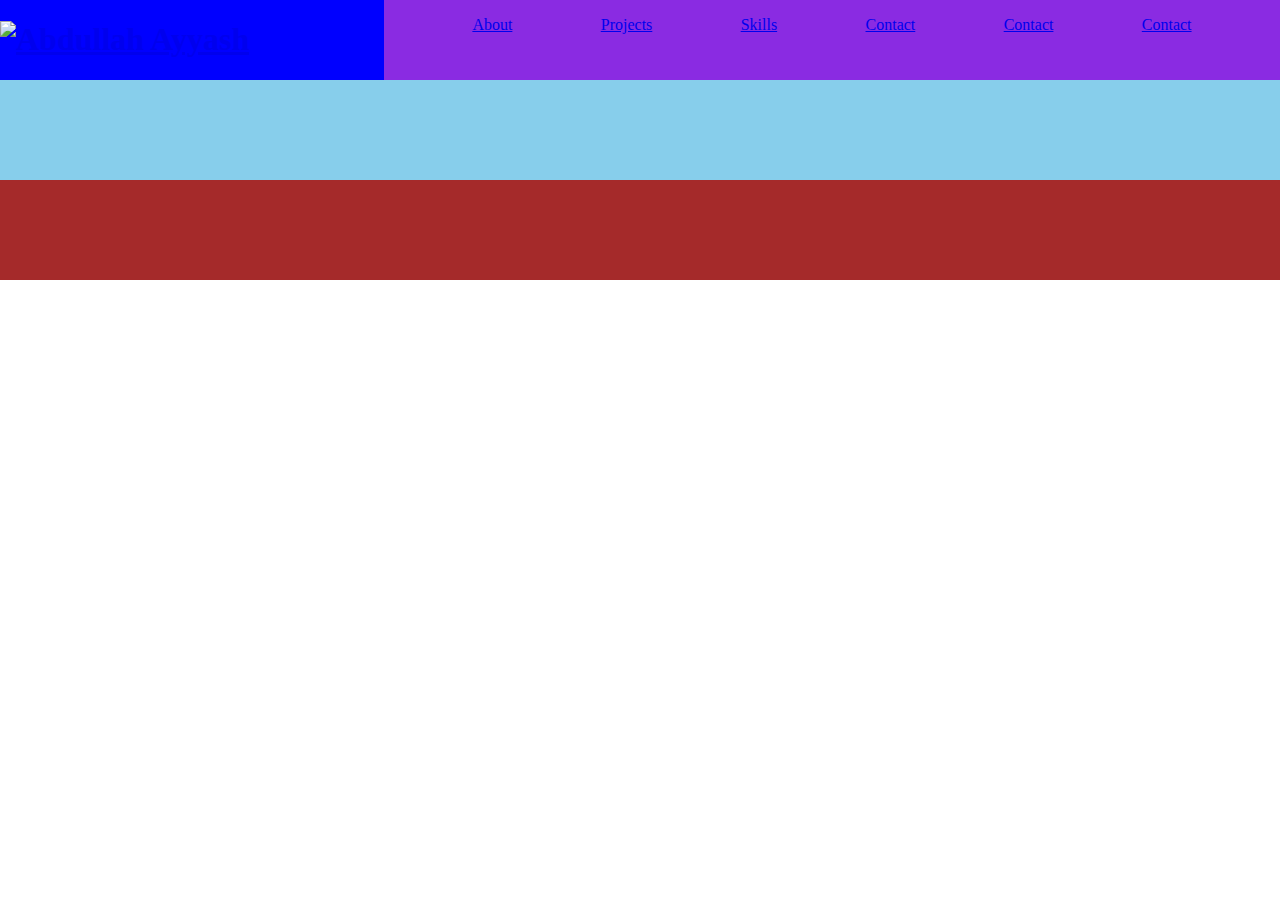
==== index.html @ c1b10599 "first commit of three main files" ====
<!DOCTYPE html>
<html lang="en">
<head>
    <meta charset="UTF-8">
    <meta http-equiv="X-UA-Compatible" content="IE=edge">
    <meta name="viewport" content="width=device-width, initial-scale=1.0">
    <link href="index.css" rel="stylesheet">
    <link rel="apple-touch-icon" sizes="180x180" href="./images/apple-touch-icon.png">
    <link rel="icon" type="image/png" sizes="32x32" href="./images/favicon-32x32.png">
    <link rel="icon" type="image/png" sizes="16x16" href="./images/favicon-16x16.png">
    <link rel="manifest" href="./images/site.webmanifest">
    <title>Abdullah Ayyash</title>
</head>
<body>
    <header>
        <h1><a href="/" rel="home"><img src="./images/logo.png" alt="Abdullah Ayyash"></a></h1>
        <nav>
            <ul>
                <li><a href="#">About</a></li>
                <li><a href="#">Projects</a></li>
                <li><a href="#">Skills</a></li>
                <li><a href="#">Contact</a></li>
                <li><a href="#">Contact</a></li>
                <li><a href="#">Contact</a></li>

            </ul>
        </nav>

    </header>

    <section id="main-section">
        <main>


        </main>
        <aside>
    
        </aside>
    </section>


    <footer>
        
    </footer>
    <script src="index.js"></script>
</body>
</html>
---- index.css ----
*{
    box-sizing: border-box;
}
html{
    font-size: 16px;
    margin: 0;
    padding: 0;
}

body{
    margin: 0;
    padding: 0;
}
header{
    background-color: blue;
    display: flex;
    flex-wrap: wrap;
}
header h1{
    width: 30%
}
nav{
    background-color: blueviolet;
    width: 70%
}
nav ul{
    list-style-type: none;
    display: flex;
    flex-wrap: wrap;
    justify-content: space-evenly;
    padding: 0;
}



#main-section{
    background-color: aqua;
    height: 100px; /* to be deleted */
}

main{
    background-color: skyblue;
    height: 100px; /* to be deleted */
}

aside{
    background-color: brown;
    height: 100px; /* to be deleted */
}
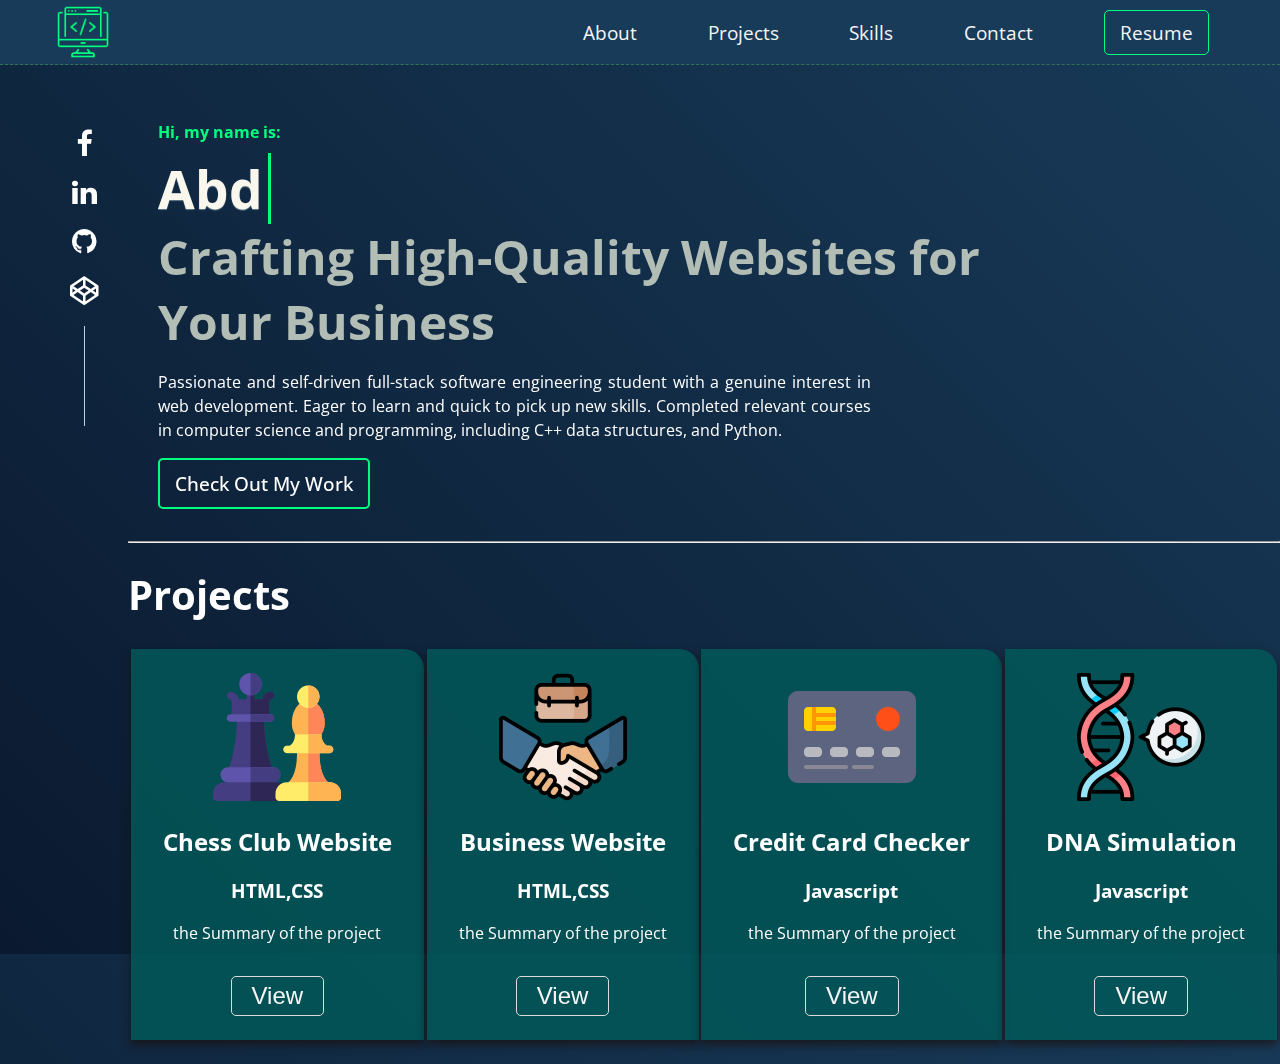
==== commit 54c4bb74: "home page finsihed" ====
--- a/index.html
+++ b/index.html
@@ -9,6 +9,12 @@
     <link rel="icon" type="image/png" sizes="32x32" href="./images/favicon-32x32.png">
     <link rel="icon" type="image/png" sizes="16x16" href="./images/favicon-16x16.png">
     <link rel="manifest" href="./images/site.webmanifest">
+    <link rel="preconnect" href="https://fonts.googleapis.com">
+<link rel="preconnect" href="https://fonts.gstatic.com" crossorigin>
+<link href="https://fonts.googleapis.com/css2?family=Open+Sans:ital,wght@0,300;0,400;0,500;0,600;0,700;0,800;1,300;1,400;1,500;1,600&display=swap" rel="stylesheet">
+<link rel="stylesheet" href="https://cdnjs.cloudflare.com/ajax/libs/font-awesome/4.7.0/css/font-awesome.min.css">
+
+
     <title>Abdullah Ayyash</title>
 </head>
 <body>
@@ -17,27 +23,81 @@
         <nav>
             <ul>
                 <li><a href="#">About</a></li>
-                <li><a href="#">Projects</a></li>
+                <li><a href="/#projects">Projects</a></li>
                 <li><a href="#">Skills</a></li>
                 <li><a href="#">Contact</a></li>
-                <li><a href="#">Contact</a></li>
-                <li><a href="#">Contact</a></li>
-
+                <li id="resume"><a href="https://drive.google.com/uc?export=download&id=11PJZdVxPxraTDRwcPXtCoCtssnv_0xYo">Resume</a></li>
             </ul>
+            
         </nav>
 
     </header>
 
     <section id="main-section">
+        <aside id="aside-left">
+            <ul>
+                <li><a href="#"></a><i class="fa fa-facebook" style="font-size:1.8rem;"></i></li>
+                <li><a href="#"></a><i class="fa fa-linkedin" style="font-size:1.8rem;"></i></li>
+                <li><a href="#"></a><i class="fa fa-github" style="font-size:1.8rem;"></i></li>
+                <li><a href="#"></a><i class="fa fa-codepen" style="font-size:1.8rem;"></i></li>
+            </ul>
+
+        </aside>
+
         <main>
+            <section id="about">
+                <h1>Hi, my name is:</h1>
+                <h2 id="my-name"></h2>
+                <h3>Crafting High-Quality Websites for Your Business</h3>
+                <p>Passionate and self-driven full-stack software engineering student with a genuine interest in web development. Eager to learn and quick to pick up new skills. Completed relevant courses in computer science and programming, including C++ data structures, and Python.</p>
+                <a href="#projects"><button>Check Out My Work</button></a>
+            </section>
+            <hr>
+            <section id="projects">
+                <h1>Projects</h1>
+                <article>
+                    <img src="./images/chess.png">
+                    <h2>Chess Club Website</h2>
+                    <h3>HTML,CSS</h3>
+                    <p>the Summary of the project</p>
+                    <a><button id="chess-btn">View</button></a>
+                </article>
 
+                <article>
+                    <img src="./images/cooperation.png">
+                    <h2>Business Website</h2>
+                    <h3>HTML,CSS</h3>
+                    <p>the Summary of the project</p>
+                    <a><button id="business-btn">View</button></a>
+                </article>
+
+                <article>
+                    <img src="./images/credit-card.png">
+                    <h2>Credit Card Checker</h2>
+                    <h3>Javascript</h3>
+                    <p>the Summary of the project</p>
+                    <a href="https://github.com/abdullah-ayyash/credit-card-checker" target="_blank"><button>View</button></a>
+                </article>
+
+                <article>
+                    <img src="./images/dna.png">
+                    <h2>DNA Simulation</h2>
+                    <h3>Javascript</h3>
+                    <p>the Summary of the project</p>
+                    <a href="https://github.com/abdullah-ayyash/Pila-Aequor-Organism" target="_blank"><button>View</button></a>
+                </article>
+            </section>
 
         </main>
-        <aside>
-    
-        </aside>
+        
     </section>
-
+    <section id="preview">
+        <div>
+            <img id="preview-img">
+            <h1 id="close-btn">X</h1>
+        </div>
+        
+    </section>
 
     <footer>
         
--- a/index.css
+++ b/index.css
@@ -1,49 +1,239 @@
 *{
     box-sizing: border-box;
 }
+
 html{
     font-size: 16px;
+    font-family: 'Open Sans', sans-serif;
     margin: 0;
     padding: 0;
+    scroll-behavior: smooth;
 }
 
 body{
     margin: 0;
     padding: 0;
+    color: white;
+    background: linear-gradient(45deg, #0a192f, #183B59);
 }
 header{
-    background-color: blue;
-    display: flex;
-    flex-wrap: wrap;
+    display: flex;
+    flex-wrap: wrap;
+    justify-content: space-between;
+    position: fixed;
+    width: 100%;
+    height: 65px;
+    z-index: 5;
+    border-bottom: 1px dashed #327355;
+    background-color: #183B59;
 }
 header h1{
-    width: 30%
-}
+    width: 13%;
+    margin: 0;
+    padding: 5px 0;
+    text-align: center;
+}
+header h1 a img{
+    width: 100%;
+    height: auto;
+    max-width: 54px;
+}
+
 nav{
-    background-color: blueviolet;
-    width: 70%
+    width: 60%;
+    height: 65px;
 }
 nav ul{
     list-style-type: none;
     display: flex;
     flex-wrap: wrap;
     justify-content: space-evenly;
+    align-items: center;
     padding: 0;
-}
-
-
+    margin: 0;
+    height: 65px;
+}
+nav ul li{
+    font-size: 1.2rem;
+}
+
+nav ul li a:hover{
+    color: springgreen;
+    transition: all, .5s;
+}
+
+nav ul li a{
+    color: whitesmoke;
+    text-decoration: none;
+}
+nav ul #resume{
+    border: 1px solid springgreen;
+    padding: 8px 15px;
+    border-radius: 5px;
+
+}
+nav ul #resume:hover{
+    background-color: #32735580;
+    transition: all, .5s;
+}
 
 #main-section{
-    background-color: aqua;
-    height: 100px; /* to be deleted */
+    position: relative;
+    top: 110px;
+    display: flex;
+    flex-wrap: wrap;
+    justify-content: space-between;
 }
 
 main{
-    background-color: skyblue;
-    height: 100px; /* to be deleted */
-}
-
-aside{
-    background-color: brown;
-    height: 100px; /* to be deleted */
-}+    width: 90%;
+    position: relative;
+    left: 10%;
+}
+
+#aside-left{
+    width: 10%;
+    position: fixed;
+    height: 100%;
+}
+
+#aside-left ul{
+    list-style-type: none;
+    text-align: center;
+}
+
+#aside-left ul::after{
+    content: "";
+    display: block;
+    width: 1px;
+    height: 100px;
+    margin: 0px auto;
+    background-color: lightblue;
+}
+
+#aside-left ul li{
+    margin-top: 20px;
+}
+
+#aside-left ul li i{
+    cursor: pointer;
+}
+
+#aside-left ul li i:hover{
+    color: springgreen;
+    transition: all, .5s;
+}
+
+#aside-left ul li:last-of-type{
+    margin-bottom: 20px;
+}
+
+
+main #about{
+    width: 80%;
+    padding-left: 30px;
+    padding-bottom: 1.5rem;
+}
+main #about h1{
+    font-size: 1rem;
+    color: springgreen;
+    margin-bottom: 10px;
+}
+main #about h2{
+    font-size: 3.3rem;
+    margin: 0;
+    color: #F9F6EE;
+    text-shadow: 0 1px 1px #607D8B;
+    display: inline-block;
+    padding-right: 5px;
+}
+main #about h3{
+    font-size: 3rem;
+    margin: 0;
+    color: #B2BEB5;
+
+}
+main #about p{
+    line-height: 1.5;
+    width: 80%;
+    text-align: justify;
+}
+main #about button{
+    font-size: 1.2rem;
+    font-family: 'Open Sans', sans-serif;
+    border: 2px solid springgreen;
+    padding: 10px 15px;
+    background: no-repeat;
+    color: white;
+    font-weight: 500;
+    border-radius: 5px;
+    cursor: pointer;
+}
+main #about button:hover{
+    background-color: #32735580;
+    transition: all, .5s;
+}
+
+
+
+main #projects{
+    display: flex;
+    flex-wrap: wrap;
+    justify-content: space-evenly;
+    padding-bottom: 1.5rem;
+}
+
+main #projects h1{
+    width: 100%;
+    font-size: 2.5rem;
+    margin-top: 1rem;
+}
+
+main #projects article{
+    background-color: #015958d5;
+    text-align: center;
+    padding: 1.5rem 2rem;
+    box-shadow: 0px 5px 10px #1b1212c7;
+    border-top-right-radius: 20px;
+}
+
+main #projects article button{
+    border: 1px solid gainsboro;
+    border-radius: 5px;
+    background: none;
+    font-size: 1.5rem;
+    margin-top: 1rem;
+    color: whitesmoke;
+    padding: 5px 20px;
+    cursor: pointer;
+}
+
+main #projects article button:hover{
+    background-color: antiquewhite;
+    color: #015958;
+    transition: all, .5s;
+}
+#preview{
+    display: none;
+    position: absolute;
+    top: 0;
+    width: 100%;
+    z-index: 6;
+    background-color: #000000d9;
+
+}
+#preview div{
+    width: 70%;
+    margin: 20px auto;
+}
+#preview div img{
+    width: 100%;
+    height: auto;
+}
+#preview div h1{
+    position: absolute;
+    top: 0;
+    right: 50px;
+    cursor: pointer;
+}
+
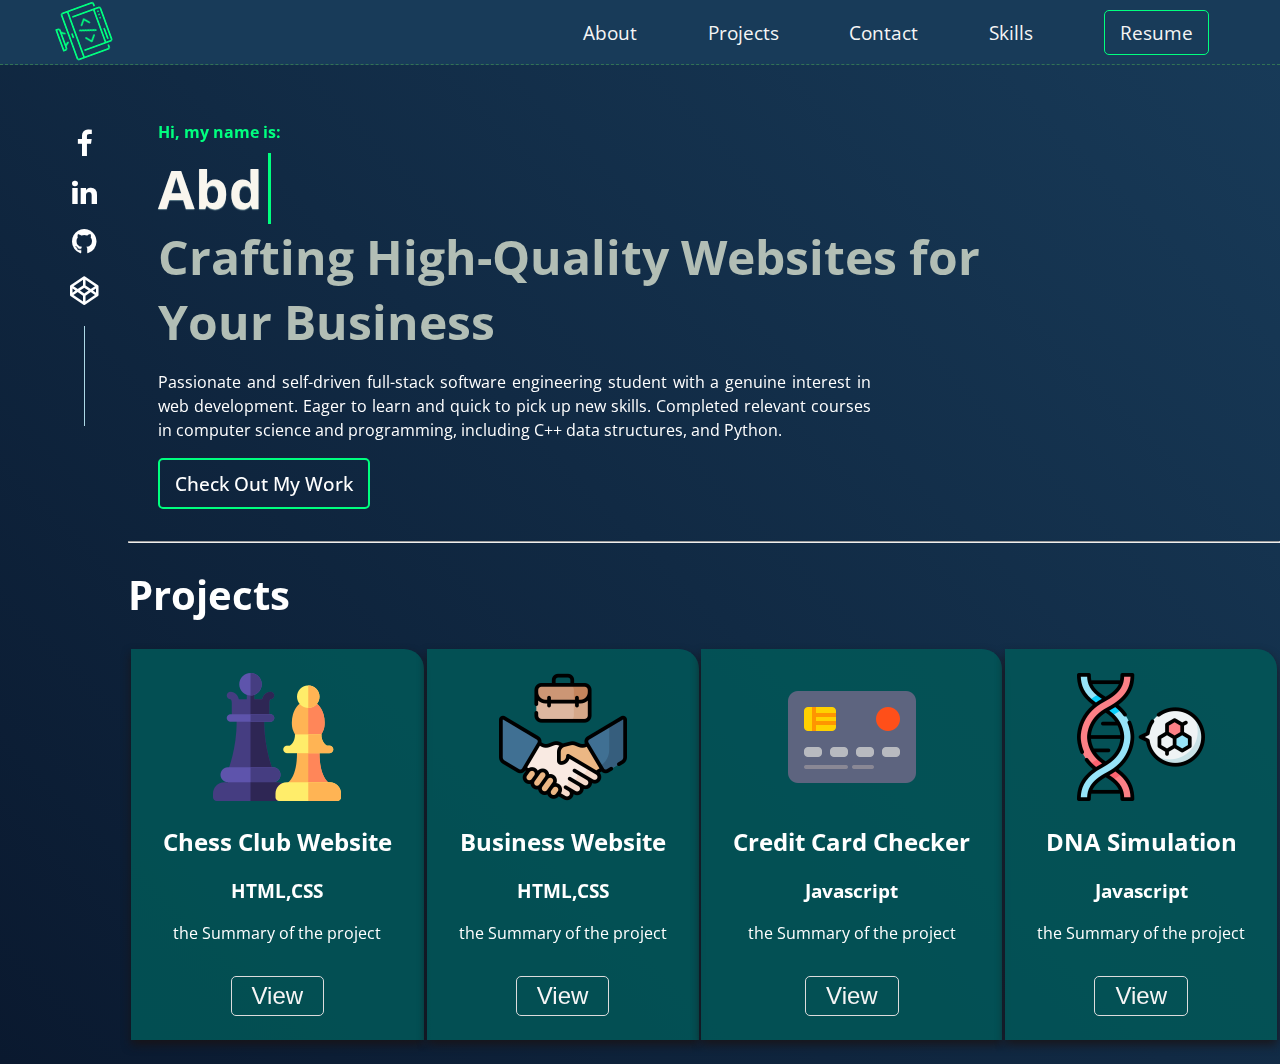
==== commit 49b7918d: "add a contact page" ====
--- a/index.html
+++ b/index.html
@@ -19,13 +19,13 @@
 </head>
 <body>
     <header>
-        <h1><a href="/" rel="home"><img src="./images/logo.png" alt="Abdullah Ayyash"></a></h1>
+        <h1><a href="/" rel="home"><img id="logo-img" src="./images/logo.png" alt="Abdullah Ayyash"></a></h1>
         <nav>
             <ul>
-                <li><a href="#">About</a></li>
+                <li><a href="/">About</a></li>
                 <li><a href="/#projects">Projects</a></li>
+                <li><a href="/contact.html">Contact</a></li>
                 <li><a href="#">Skills</a></li>
-                <li><a href="#">Contact</a></li>
                 <li id="resume"><a href="https://drive.google.com/uc?export=download&id=11PJZdVxPxraTDRwcPXtCoCtssnv_0xYo">Resume</a></li>
             </ul>
             
--- a/index.css
+++ b/index.css
@@ -15,6 +15,8 @@
     padding: 0;
     color: white;
     background: linear-gradient(45deg, #0a192f, #183B59);
+    background-repeat: no-repeat;
+    padding-bottom: 110px;
 }
 header{
     display: flex;
@@ -223,12 +225,13 @@
 
 }
 #preview div{
-    width: 70%;
+    width: 60%;
     margin: 20px auto;
 }
 #preview div img{
     width: 100%;
     height: auto;
+    cursor: zoom-in;
 }
 #preview div h1{
     position: absolute;
@@ -237,3 +240,65 @@
     cursor: pointer;
 }
 
+
+#contact-section{
+    position: relative;
+    top: 110px;
+    display: flex;
+    flex-wrap: wrap;
+    justify-content: space-between;
+}
+
+#contact-section main{
+    width: 90%;
+    left: 0;
+    margin: 0 auto;
+}
+
+#contact-section main form{
+    padding-bottom: 3rem;
+    display: flex;
+    flex-wrap: wrap;
+    flex-direction: column;
+    row-gap: 1rem;
+}
+
+#contact-section main form input{
+    padding: 0.5rem;
+    font-size: 1.1rem;
+    width: 100%;
+}
+#contact-section main form label{
+    font-size: 1.1rem;
+}
+
+#contact-section main h1{
+    font-size: 3rem;
+    margin-top: 0;
+    font-weight: 500;
+    margin-bottom: 0.5rem;
+    opacity: 0;
+}
+
+#contact-section main h2{
+    font-weight: 400;
+}
+
+main form div textarea{
+    width: 100%;
+}
+main form div button{
+    padding: 0.5rem;
+    font-size: 1.1rem;
+    border: 2px solid springgreen;
+    border-radius: 5px;
+    background: none;
+    color: whitesmoke;
+    font-weight: 500;
+    font-family: 'Open Sans', sans-serif;
+    cursor: pointer;
+}
+main form div button:hover{
+    background-color: rgba(0, 255, 128, 0.286);
+    transition: all, .5s;
+}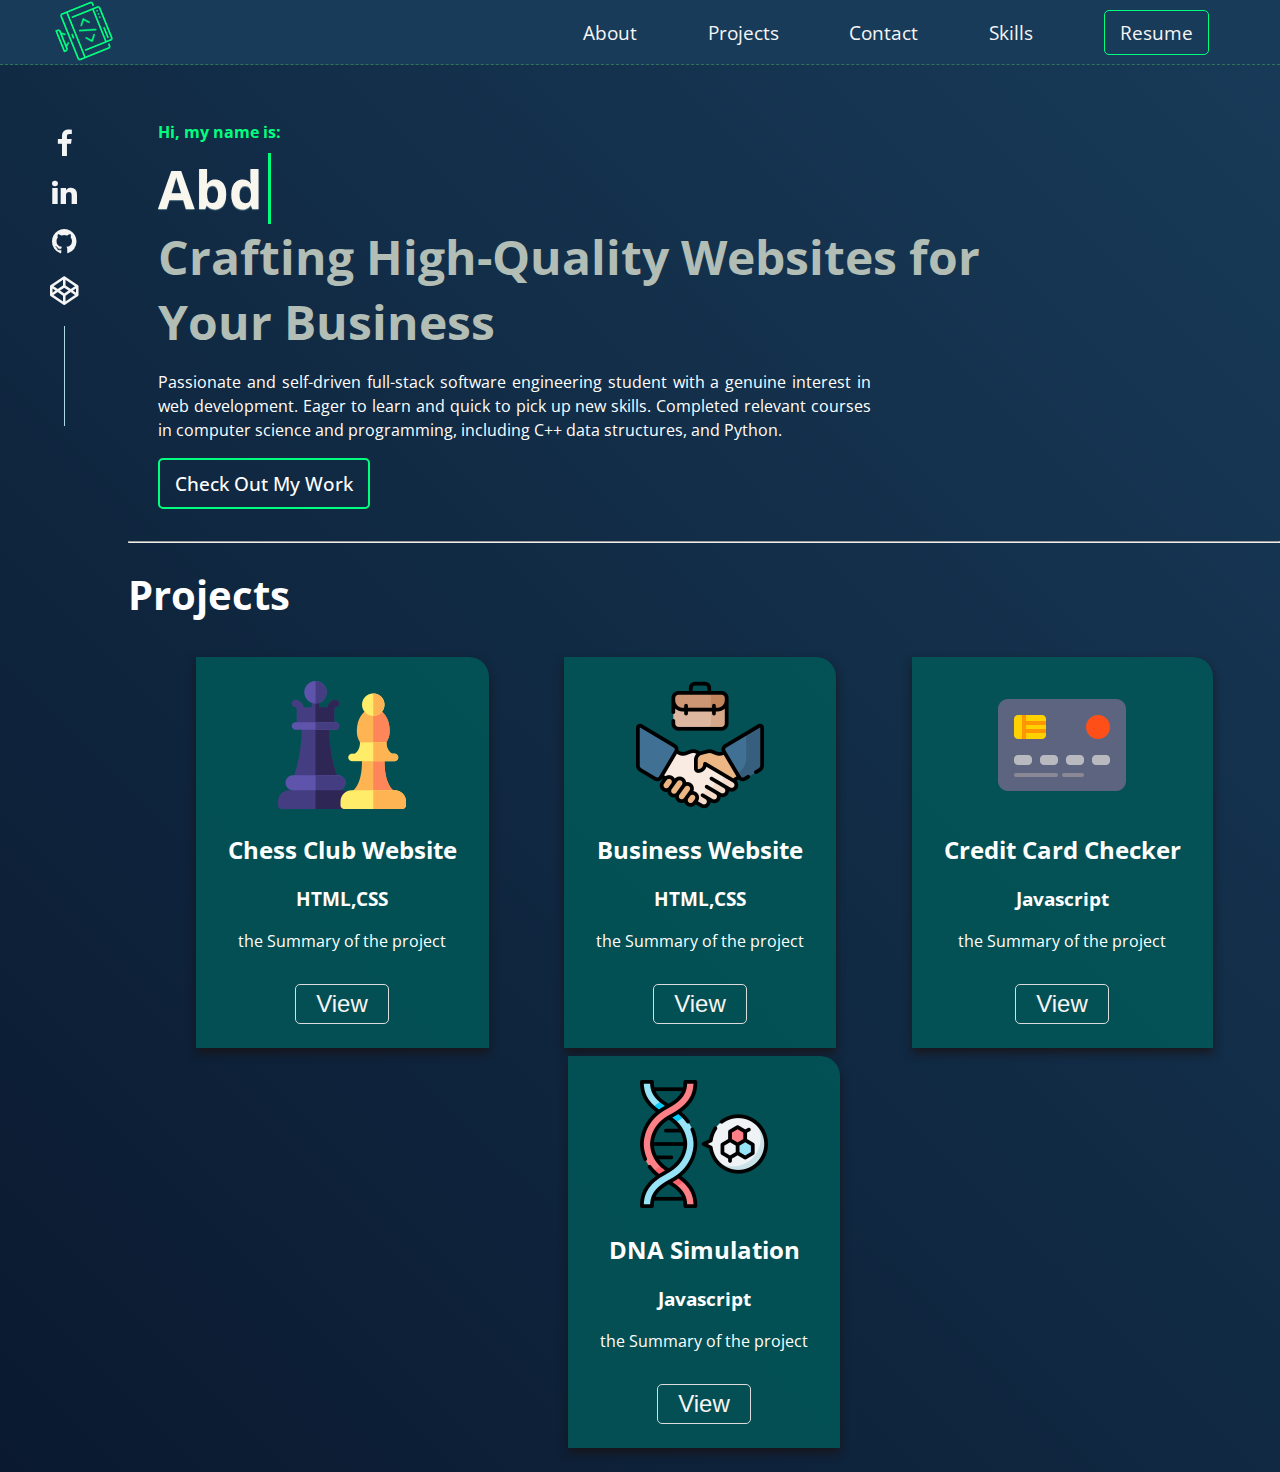
==== commit 0373ed4f: "Add responsiveness and form success message" ====
--- a/index.html
+++ b/index.html
@@ -36,10 +36,10 @@
     <section id="main-section">
         <aside id="aside-left">
             <ul>
-                <li><a href="#"></a><i class="fa fa-facebook" style="font-size:1.8rem;"></i></li>
-                <li><a href="#"></a><i class="fa fa-linkedin" style="font-size:1.8rem;"></i></li>
-                <li><a href="#"></a><i class="fa fa-github" style="font-size:1.8rem;"></i></li>
-                <li><a href="#"></a><i class="fa fa-codepen" style="font-size:1.8rem;"></i></li>
+                <li><a href="https://www.facebook.com/abdullahayyashthe1st" target="_blank"><i class="fa fa-facebook" style="font-size:1.8rem;"></i></a></li>
+                <li><a href="https://www.linkedin.com/in/abdullah-ayyash/" target="_blank"><i class="fa fa-linkedin" style="font-size:1.8rem;"></i></a></li>
+                <li><a href="https://github.com/abdullah-ayyash" target="_blank"><i class="fa fa-github" style="font-size:1.8rem;"></i></a></li>
+                <li><a href="https://codepen.io/abdullahayyash" target="_blank"><i class="fa fa-codepen" style="font-size:1.8rem;"></i></a></li>
             </ul>
 
         </aside>
--- a/index.css
+++ b/index.css
@@ -102,6 +102,8 @@
 #aside-left ul{
     list-style-type: none;
     text-align: center;
+    margin: 0;
+    padding: 0;
 }
 
 #aside-left ul::after{
@@ -115,6 +117,10 @@
 
 #aside-left ul li{
     margin-top: 20px;
+}
+
+#aside-left ul li a{
+    color: whitesmoke;
 }
 
 #aside-left ul li i{
@@ -301,4 +307,100 @@
 main form div button:hover{
     background-color: rgba(0, 255, 128, 0.286);
     transition: all, .5s;
+}
+
+
+#send-btn{
+    padding: 0.5rem;
+    font-size: 1.1rem;
+    border: 2px solid springgreen;
+    border-radius: 5px;
+    background: none;
+    color: whitesmoke;
+    font-weight: 500;
+    font-family: 'Open Sans', sans-serif;
+    cursor: pointer;
+}
+#send-btn:hover{
+    background-color: rgba(0, 255, 128, 0.286);
+    transition: all, .5s;
+}
+
+
+@media only screen and (max-width: 1600px){
+    main #projects{
+        row-gap: 0.5rem;
+        column-gap: 0.5rem;
+    }
+
+}
+
+@media only screen and (max-width: 1024px){
+    main #about h2{
+        font-size: 3rem;
+    }
+    main #about h3{
+        font-size: 2.8rem;
+    }
+    main #projects{
+        row-gap: 0.5rem;
+        column-gap: 0.5rem;
+    }
+
+}
+
+@media only screen and (max-width: 768px){
+    main #about h2{
+        font-size: 2.7rem;
+    }
+    main #about h3{
+        font-size: 2.5rem;
+    }
+    main #about p{
+        width: 100%;
+    }
+    main #about{
+        width: 90%;
+    }
+
+    header h1{
+        width: 10%;
+        padding: 7px 0px;
+    }
+    nav {
+        width: 85%;
+    }
+    nav ul li {
+        font-size: 1rem;
+    }
+    main #projects{
+        row-gap: 1rem;
+        column-gap: 0.5rem;
+    }
+    main #projects h1{
+        text-align: center;
+    }
+
+}
+
+@media only screen and (max-width: 650px){
+    main #about h2{
+        font-size: 2.5rem;
+    }
+    main #about h3{
+        font-size: 2.3rem;
+    }
+    #aside-left{
+        display: flex;
+        flex-wrap: wrap;
+        justify-content: end;
+    }
+    main #projects article{
+        width: 80%;
+    }
+
+}
+
+@media only screen and (max-width: 480px){
+
 }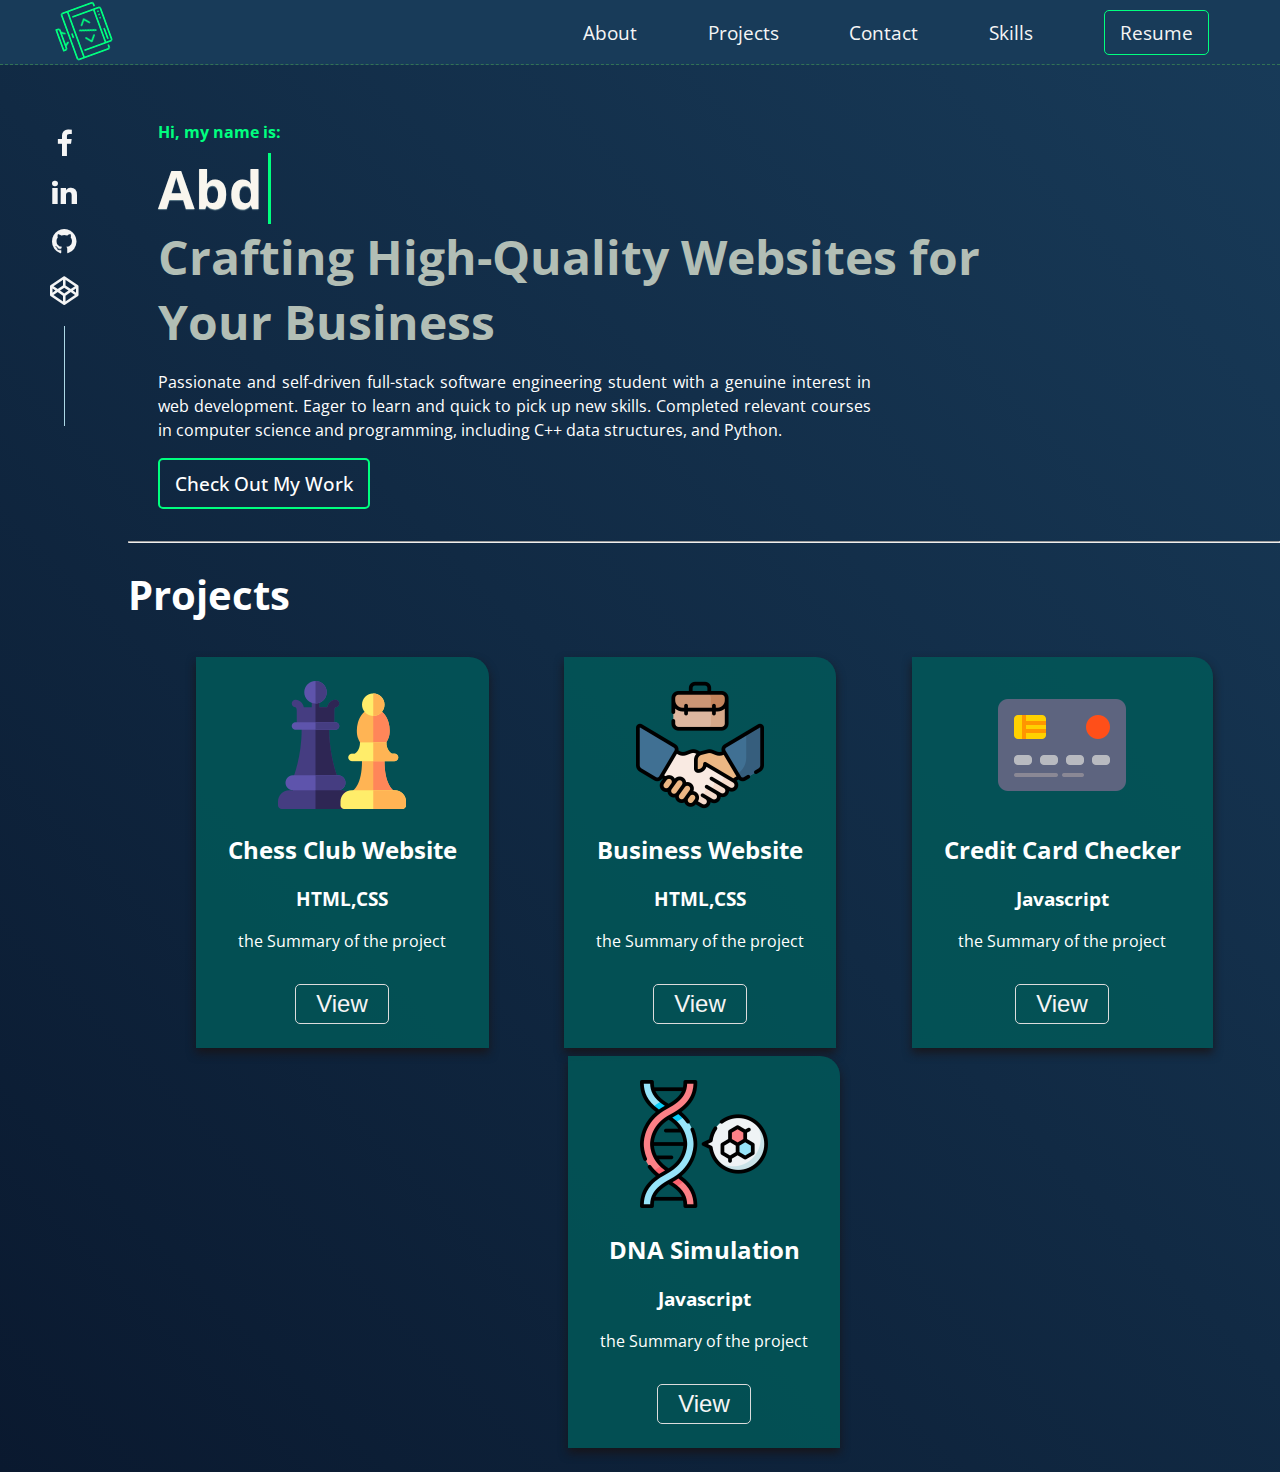
==== commit 35d94b2c: "Update index.html" ====
--- a/index.html
+++ b/index.html
@@ -19,12 +19,12 @@
 </head>
 <body>
     <header>
-        <h1><a href="/" rel="home"><img id="logo-img" src="./images/logo.png" alt="Abdullah Ayyash"></a></h1>
+        <h1><a href="./" rel="home"><img id="logo-img" src="./images/logo.png" alt="Abdullah Ayyash"></a></h1>
         <nav>
             <ul>
-                <li><a href="/">About</a></li>
-                <li><a href="/#projects">Projects</a></li>
-                <li><a href="/contact.html">Contact</a></li>
+                <li><a href="./">About</a></li>
+                <li><a href="./#projects">Projects</a></li>
+                <li><a href="./contact.html">Contact</a></li>
                 <li><a href="#">Skills</a></li>
                 <li id="resume"><a href="https://drive.google.com/uc?export=download&id=11PJZdVxPxraTDRwcPXtCoCtssnv_0xYo">Resume</a></li>
             </ul>
@@ -92,8 +92,8 @@
         
     </section>
     <section id="preview">
-        <div>
-            <img id="preview-img">
+        <div id="preview-div">
+            <img id="preview-img" style="cursor: zoom-in;">
             <h1 id="close-btn">X</h1>
         </div>
         
@@ -102,6 +102,6 @@
     <footer>
         
     </footer>
-    <script src="index.js"></script>
+    <script src="./index.js"></script>
 </body>
-</html>+</html>
--- a/index.css
+++ b/index.css
@@ -234,16 +234,19 @@
     width: 60%;
     margin: 20px auto;
 }
-#preview div img{
+#preview-img{
     width: 100%;
     height: auto;
-    cursor: zoom-in;
-}
+}
+
 #preview div h1{
     position: absolute;
     top: 0;
     right: 50px;
     cursor: pointer;
+    font-size: 1.8rem;
+    text-shadow: 0px 0px 5px black;
+
 }
 
 
